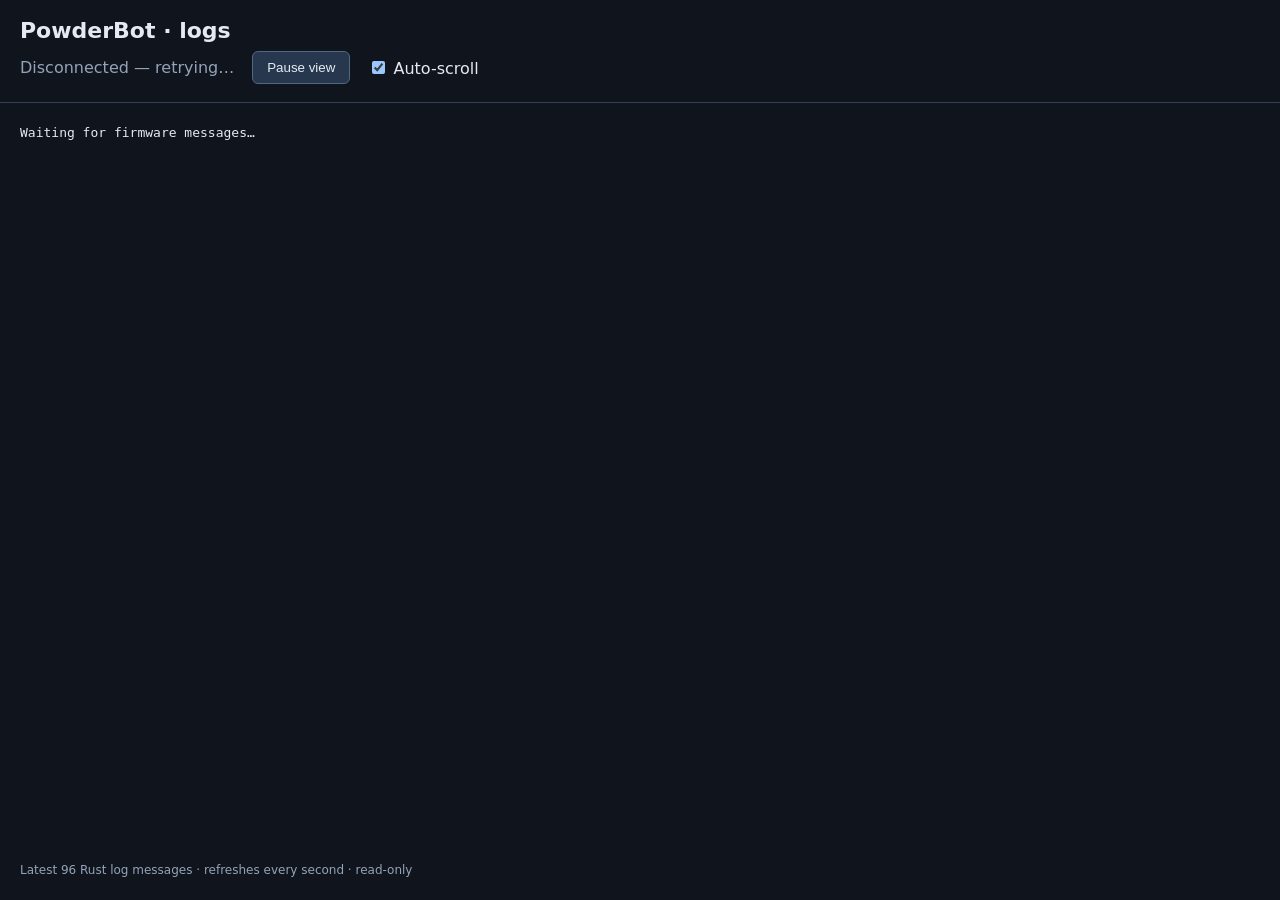
==== firmware/web/index.html @ 620427d0 "feat: Implement web log viewer" ====
<!doctype html>
<html lang="en">
<head>
<meta charset="utf-8">
<meta name="viewport" content="width=device-width, initial-scale=1">
<title>PowderBot logs</title>
<style>
  :root { color-scheme: dark; font-family: system-ui, sans-serif; }
  body { margin: 0; background: #10151d; color: #e4eaf2; }
  header { padding: 18px 20px; border-bottom: 1px solid #334155; }
  h1 { margin: 0 0 8px; font-size: 22px; }
  .bar { display: flex; align-items: center; gap: 18px; flex-wrap: wrap; }
  #status { color: #94a3b8; }
  button { background: #26374e; color: inherit; border: 1px solid #526783;
    border-radius: 6px; padding: 8px 14px; cursor: pointer; }
  pre { margin: 0; padding: 20px; height: calc(100dvh - 190px); overflow: auto;
    white-space: pre-wrap; overflow-wrap: anywhere; font: 13px/1.6 monospace; }
  footer { color: #94a3b8; padding: 10px 20px; font-size: 12px; }
</style>
</head>
<body>
<header>
  <h1>PowderBot · logs</h1>
  <div class="bar">
    <span id="status" role="status">Connecting…</span>
    <button id="pause" type="button">Pause view</button>
    <label><input id="follow" type="checkbox" checked> Auto-scroll</label>
  </div>
</header>
<pre id="logs" aria-label="Firmware log output">Waiting for firmware messages…</pre>
<footer>Latest 96 Rust log messages · refreshes every second · read-only</footer>
<script>
  const output = document.getElementById('logs');
  const status = document.getElementById('status');
  const pause = document.getElementById('pause');
  const follow = document.getElementById('follow');
  let paused = false;
  pause.onclick = () => {
    paused = !paused;
    pause.textContent = paused ? 'Resume view' : 'Pause view';
    status.textContent = paused ? 'View paused — firmware keeps running' : 'Connecting…';
  };
  async function poll() {
    if (!paused) {
      const controller = new AbortController();
      const timeout = setTimeout(() => controller.abort(), 3000);
      try {
        const response = await fetch('/logs', { cache: 'no-store', signal: controller.signal });
        if (!response.ok) throw new Error(`HTTP ${response.status}`);
        const text = await response.text();
        if (!paused) {
          // Treat device output as text, never as HTML.
          output.textContent = text || 'No messages yet.';
          if (follow.checked) output.scrollTop = output.scrollHeight;
          status.textContent = 'Connected · ' + new Date().toLocaleTimeString();
        }
      } catch (error) {
        if (!paused) status.textContent = 'Disconnected — retrying…';
      } finally {
        clearTimeout(timeout);
      }
    }
    // Poll sequentially: never accumulate requests on a slow connection.
    setTimeout(poll, 1000);
  }
  poll();
</script>
</body>
</html>
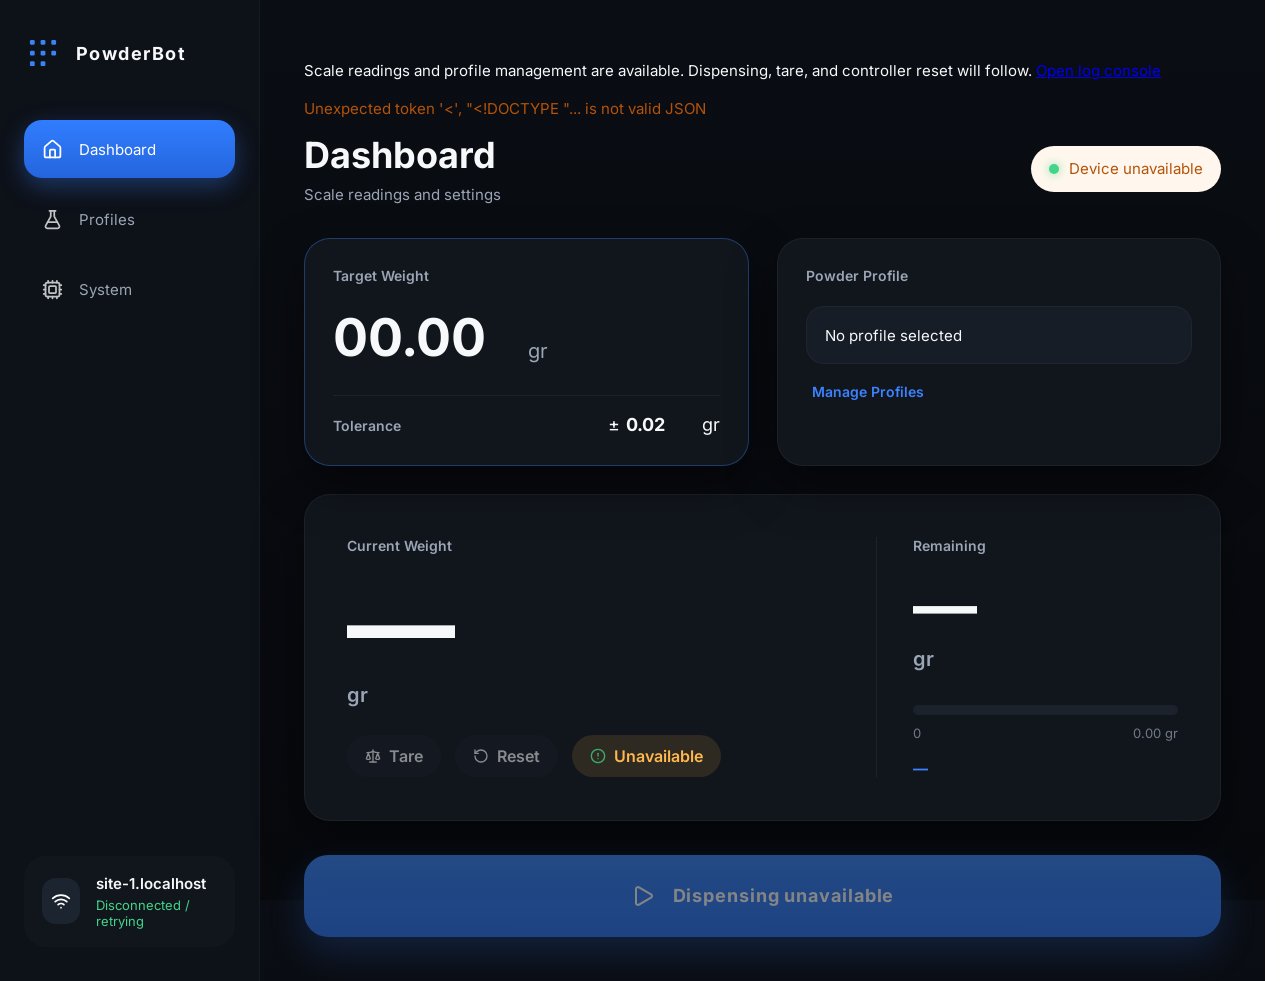
==== commit 5a9d510f: "feat: migrate profile storage, API and dashboard to Rust" ====
--- a/firmware/web/index.html
+++ b/firmware/web/index.html
@@ -1,69 +1,412 @@
-<!doctype html>
+<!DOCTYPE html>
 <html lang="en">
+
 <head>
-<meta charset="utf-8">
-<meta name="viewport" content="width=device-width, initial-scale=1">
-<title>PowderBot logs</title>
-<style>
-  :root { color-scheme: dark; font-family: system-ui, sans-serif; }
-  body { margin: 0; background: #10151d; color: #e4eaf2; }
-  header { padding: 18px 20px; border-bottom: 1px solid #334155; }
-  h1 { margin: 0 0 8px; font-size: 22px; }
-  .bar { display: flex; align-items: center; gap: 18px; flex-wrap: wrap; }
-  #status { color: #94a3b8; }
-  button { background: #26374e; color: inherit; border: 1px solid #526783;
-    border-radius: 6px; padding: 8px 14px; cursor: pointer; }
-  pre { margin: 0; padding: 20px; height: calc(100dvh - 190px); overflow: auto;
-    white-space: pre-wrap; overflow-wrap: anywhere; font: 13px/1.6 monospace; }
-  footer { color: #94a3b8; padding: 10px 20px; font-size: 12px; }
-</style>
+
+    <meta charset="UTF-8">
+    <meta name="viewport" content="width=device-width, initial-scale=1.0">
+
+    <title>PowderBot</title>
+
+    <link rel="stylesheet" href="css/app.css">
+
 </head>
+
 <body>
-<header>
-  <h1>PowderBot · logs</h1>
-  <div class="bar">
-    <span id="status" role="status">Connecting…</span>
-    <button id="pause" type="button">Pause view</button>
-    <label><input id="follow" type="checkbox" checked> Auto-scroll</label>
-  </div>
-</header>
-<pre id="logs" aria-label="Firmware log output">Waiting for firmware messages…</pre>
-<footer>Latest 96 Rust log messages · refreshes every second · read-only</footer>
-<script>
-  const output = document.getElementById('logs');
-  const status = document.getElementById('status');
-  const pause = document.getElementById('pause');
-  const follow = document.getElementById('follow');
-  let paused = false;
-  pause.onclick = () => {
-    paused = !paused;
-    pause.textContent = paused ? 'Resume view' : 'Pause view';
-    status.textContent = paused ? 'View paused — firmware keeps running' : 'Connecting…';
-  };
-  async function poll() {
-    if (!paused) {
-      const controller = new AbortController();
-      const timeout = setTimeout(() => controller.abort(), 3000);
-      try {
-        const response = await fetch('/logs', { cache: 'no-store', signal: controller.signal });
-        if (!response.ok) throw new Error(`HTTP ${response.status}`);
-        const text = await response.text();
-        if (!paused) {
-          // Treat device output as text, never as HTML.
-          output.textContent = text || 'No messages yet.';
-          if (follow.checked) output.scrollTop = output.scrollHeight;
-          status.textContent = 'Connected · ' + new Date().toLocaleTimeString();
-        }
-      } catch (error) {
-        if (!paused) status.textContent = 'Disconnected — retrying…';
-      } finally {
-        clearTimeout(timeout);
-      }
-    }
-    // Poll sequentially: never accumulate requests on a slow connection.
-    setTimeout(poll, 1000);
-  }
-  poll();
-</script>
+
+    <div class="app">
+
+        <!-- Sidebar -->
+        <aside class="sidebar">
+
+            <div class="sidebar__logo">
+
+                <img src="img/logo.svg" alt="PowderBot">
+
+                <span>PowderBot</span>
+
+            </div>
+
+            <nav class="sidebar__nav">
+
+                <button class="nav-item active" data-page="dashboard">
+
+                    <img src="img/icons/house.svg" class="icon" alt="">
+                    <span>Dashboard</span>
+
+                </button>
+
+                <button class="nav-item" data-page="profiles">
+
+                    <img src="img/icons/flask-conical.svg" class="icon" alt="">
+                    <span>Profiles</span>
+
+                </button>
+
+                <button class="nav-item" data-page="system">
+
+                    <img src="img/icons/cpu.svg" class="icon" alt="">
+                    <span>System</span>
+
+                </button>
+
+            </nav>
+
+            <div class="sidebar__network">
+
+                <div class="network-icon">
+
+                    <img src="img/icons/wifi.svg" class="icon" alt="">
+
+                </div>
+
+                <div>
+
+                    <div class="network-ip">
+
+                        —
+
+                    </div>
+
+                    <div class="network-status">
+
+                        Connecting…
+
+                    </div>
+
+                </div>
+
+            </div>
+
+        </aside>
+
+        <!-- Main -->
+        <main class="content">
+            <p class="migration-note">Scale readings and profile management are available. Dispensing, tare, and controller reset will follow. <a href="/console">Open log console</a></p>
+            <p id="apiNotice" role="alert"></p>
+            <p id="profileWarning" role="status"></p>
+            <!-- Dashboard -->
+            <section id="dashboardPage" class="page">
+
+                <!-- Header -->
+                <header class="header">
+
+                    <div>
+
+                        <h1>Dashboard</h1>
+                        <p>Scale readings and settings</p>
+
+                    </div>
+
+                    <div class="header-right">
+
+                        <div class="status">
+
+                            <span class="status-dot"></span>
+                            <span id="statusText">Connecting…</span>
+
+                        </div>
+
+                    </div>
+
+                </header>
+
+                <!-- Top -->
+
+                <section class="top-grid">
+
+                    <article class="card target-card">
+
+                        <div class="card-title">
+
+                            Target Weight
+
+                        </div>
+
+                        <div class="target-row">
+
+                            <div class="target-value">
+
+                                <input id="targetWeight" class="number target-weight-input" type="number" min="0.01" max="1000" step="0.01" value="00.00" aria-label="Target weight in grains">
+
+                                <span id="targetWeightUnit" class="unit"> gr </span>
+
+                            </div>
+
+
+                        </div>
+
+                        <div class="tolerance-row">
+
+                            <label class="tolerance-label" for="tolerance">Tolerance</label>
+
+                            <div class="tolerance-value">
+                                <span>&plusmn;</span>
+                                <input id="tolerance" class="number tolerance-input" type="number" min="0.01" max="1000" step="0.01" value="0.02" aria-label="Tolerance in grains">
+                                <span class="unit">gr</span>
+                            </div>
+
+                        </div>
+
+                    </article>
+
+                    <article class="card profile-card">
+
+                        <div class="card-title">
+
+                            Powder Profile
+
+                        </div>
+
+                        <select id="dashboardProfileSelect" class="profile-select" aria-label="Active powder profile">
+                            <option value="">No profile selected</option>
+                        </select>
+
+                        <button id="manageProfilesButton" class="manage-link" type="button">
+
+                            Manage Profiles
+
+                        </button>
+
+                    </article>
+
+                </section>
+
+                <!-- Main Weight Card -->
+
+                <section class="weight-card">
+
+                    <div class="weight-panel">
+
+                        <div class="card-title">
+
+                            Current Weight
+
+                        </div>
+
+                        <div class="weight-number">
+
+                            <span id="currentWeight" class="number"> — </span>
+
+                        </div>
+
+                        <div class="weight-unit">
+
+                            gr
+
+                        </div>
+
+                        <!-- Weight Toolbar -->
+                        <div class="weight-toolbar">
+                            <button disabled title="Available after the controller migration" id="tareButton" class="secondary-button">
+                                <img src="img/icons/scale.svg" class="icon" alt="">
+                                <span>Tare</span>
+                            </button>
+
+                            <button disabled title="Available after the controller migration" id="resetButton" class="secondary-button">
+                                <img src="img/icons/rotate-ccw.svg" class="icon" alt="">
+                                <span>Reset</span>
+                            </button>
+
+                            <div id="stabilityIndicator" class="stable is-unstable" aria-live="polite">
+                                <img id="stabilityIcon" src="img/icons/circle-alert.svg" class="icon-green" alt="">
+                                <span id="stabilityText">Unstable</span>
+                            </div>
+                        </div>
+
+                    </div>
+
+                    <div class="weight-divider"></div>
+
+                    <div class="remaining-panel">
+
+                        <div class="card-title">
+                            Remaining
+                        </div>
+
+                        <div class="remaining-number">
+                            <span id="remainingWeight" class="number"> — </span>
+                        </div>
+
+                        <div class="weight-unit">
+                            gr
+                        </div>
+
+                        <div id="progressBar" class="progress" role="progressbar" aria-label="Powder filled" aria-valuemin="0" aria-valuemax="100" aria-valuenow="0">
+
+                            <div id="progressFill" class="progress-fill"></div>
+
+                        </div>
+
+                        <div class="progress-scale">
+                            <span>0</span>
+                            <span id="progressTarget">0.00 gr</span>
+                        </div>
+
+                        <div class="progress-percent">
+                            <span id="progressPercent">0.0%</span>
+                        </div>
+
+                    </div>
+
+                </section>
+
+                <!-- Action -->
+
+                <button disabled title="Available after the controller migration" id="startButton" class="start-button">
+                    <img id="startButtonIcon" src="img/icons/play.svg" alt="">
+                    <span id="startButtonText">Dispensing unavailable</span>
+                </button>
+
+            </section>
+
+            <!-- Profiles -->
+            <section id="profilesPage" class="page" hidden>
+
+                <header class="header">
+
+                    <div>
+
+                        <h1>Profiles</h1>
+                        <p>Powder Calibration</p>
+
+                    </div>
+
+                    <button id="newProfileButton" class="new-profile-button" type="button">
+
+                        <img src="img/icons/plus.svg" alt="">
+                        <span>New Profile</span>
+
+                    </button>
+
+                </header>
+
+                <div class="profiles-layout">
+
+                    <!-- Left -->
+
+                    <aside class="profiles-sidebar">
+
+                        <div id="profileList" class="profile-list"></div>
+
+                    </aside>
+
+                    <!-- Right -->
+
+                    <section class="profile-editor">
+
+                        <div class="editor-grid">
+
+                            <div class="field">
+
+                                <label>Profile Name</label>
+
+                                <input id="profileName" type="text" maxlength="64" required>
+
+                            </div>
+
+                        </div>
+
+                        <h3>Fill thresholds</h3>
+
+                        <div class="slider-row">
+
+                            <label for="fineStartPercent">Fine start (%)</label>
+
+                            <input id="fineStartPercent" type="number" min="0" max="100" step="0.1" value="75" required>
+
+                        </div>
+
+                        <div class="slider-row">
+
+                            <label for="trickleStartPercent">Trickle start (%)</label>
+
+                            <input id="trickleStartPercent" type="number" min="0" max="100" step="0.1" value="97" required>
+
+                        </div>
+
+                        <div class="slider-row">
+
+                            <label for="stopPercent">Stop (%)</label>
+
+                            <input id="stopPercent" type="number" min="0" max="100" step="0.1" value="99.5" required>
+
+                        </div>
+
+                        <h3>Motor speeds</h3>
+
+                        <div class="slider-row">
+
+                            <label for="coarseSpeedPercent">Coarse speed (%)</label>
+
+                            <input id="coarseSpeedPercent" type="number" min="0" max="100" step="0.1" value="100" required>
+
+                        </div>
+
+                        <div class="slider-row">
+
+                            <label for="fineSpeedPercent">Fine speed (%)</label>
+
+                            <input id="fineSpeedPercent" type="number" min="0" max="100" step="0.1" value="30" required>
+
+                        </div>
+
+                        <div class="slider-row">
+
+                            <label for="trickleSpeedPercent">Trickle speed (%)</label>
+
+                            <input id="trickleSpeedPercent" type="number" min="0" max="100" step="0.1" value="5" required>
+
+                        </div>
+
+                        <div class="slider-row">
+
+                            <label for="settleTimeMs">Settle time (ms)</label>
+
+                            <input id="settleTimeMs" type="number" min="0" max="4294967295" step="1" value="300" required>
+
+                        </div>
+
+                        <div class="editor-buttons">
+
+                            <button id="deleteProfileButton" class="secondary-button" type="button">
+
+                                Delete
+
+                            </button>
+
+                            <button id="saveProfileButton" class="primary-button" type="button">
+
+                                Save Changes
+
+                            </button>
+
+                        </div>
+
+                    </section>
+
+                </div>
+
+            </section>
+            <section id="systemPage" class="page" hidden>
+                <header class="header">
+                    <div>
+                        <h1>System</h1>
+                        <p>Device information</p>
+                    </div>
+                </header>
+                <article class="card system-info" aria-live="polite">
+                    <strong id="systemProductName">PowderBot</strong>
+                    <span>v<span id="systemVersion">—</span></span>
+                    <span>by <span id="systemAuthor">Zhivko Krastev</span></span>
+                </article>
+            </section>
+        </main>
+
+    </div>
+
+    <script type="module" src="js/app.js"></script>
+
 </body>
+
 </html>
--- a/firmware/web/css/app.css
+++ b/firmware/web/css/app.css
@@ -0,0 +1,1761 @@
+/* ========================================================================== */
+/* Fonts */
+/* ========================================================================== */
+
+@font-face {
+    font-family: "Inter";
+    src: url("../fonts/inter-v20-latin-regular.woff2") format("woff2");
+    font-weight: 400;
+    font-style: normal;
+}
+
+@font-face {
+    font-family: "Inter";
+    src: url("../fonts/inter-v20-latin-600.woff2") format("woff2");
+    font-weight: 600;
+    font-style: normal;
+}
+
+@font-face {
+    font-family: "Inter";
+    src: url("../fonts/inter-v20-latin-700.woff2") format("woff2");
+    font-weight: 700;
+    font-style: normal;
+}
+
+/* ========================================================================== */
+/* Variables */
+/* ========================================================================== */
+
+:root {
+
+    --bg: #090c12;
+    --panel: #11161d;
+    --panel-light: #171d26;
+    --panel-hover: #1b222c;
+
+    --border: rgba(255,255,255,.05);
+
+    --text: #f7f8fa;
+    --text-secondary: #9ba5b5;
+    --text-muted: #707a88;
+
+    --blue: #3c82ff;
+    --blue-hover: #5795ff;
+
+    --green: #42d58a;
+    --red: #ff5c6d;
+
+    --shadow:
+        0 20px 50px rgba(0,0,0,.45);
+
+    --radius: 26px;
+
+    --sidebar-width: 260px;
+
+    --transition:
+        180ms cubic-bezier(.2,.8,.2,1);
+
+}
+
+/* ========================================================================== */
+/* Reset */
+/* ========================================================================== */
+
+*,
+*::before,
+*::after {
+
+    box-sizing: border-box;
+
+}
+
+html,
+body {
+
+    margin: 0;
+    padding: 0;
+
+    width: 100%;
+    height: 100%;
+
+}
+
+html {
+
+    scrollbar-gutter: stable;
+
+}
+
+body {
+
+    background: linear-gradient(
+        180deg,
+        #0a0d13 0%,
+        #07090d 100%
+    );
+
+    color: var(--text);
+
+    font-family: Inter, sans-serif;
+
+    font-size: 15px;
+
+    -webkit-font-smoothing: antialiased;
+
+}
+
+button,
+select {
+
+    font: inherit;
+
+}
+
+img {
+
+    display: block;
+
+    user-select: none;
+
+}
+
+button {
+
+    cursor: pointer;
+
+    border: none;
+
+    background: none;
+
+}
+
+/* ========================================================================== */
+/* Layout */
+/* ========================================================================== */
+
+.app {
+
+    display: grid;
+
+    grid-template-columns: var(--sidebar-width) 1fr;
+
+    min-height: 100vh;
+
+}
+
+.content {
+
+    padding: 44px;
+
+}
+
+/* ========================================================================== */
+/* Sidebar */
+/* ========================================================================== */
+
+.sidebar {
+
+    background: #0d1118;
+
+    border-right: 1px solid rgba(255,255,255,.04);
+
+    display: flex;
+
+    flex-direction: column;
+
+    padding: 34px 24px;
+
+}
+
+.sidebar__logo {
+
+    display: flex;
+
+    align-items: center;
+
+    gap: 14px;
+
+    margin-bottom: 48px;
+
+}
+
+.sidebar__logo img {
+
+    width: 38px;
+
+}
+
+.sidebar__logo span {
+
+    font-size: 18px;
+
+    font-weight: 700;
+
+    letter-spacing: .08em;
+
+}
+
+.sidebar__nav {
+
+    display: flex;
+
+    flex-direction: column;
+
+    gap: 12px;
+
+}
+
+.nav-item {
+
+    height: 58px;
+
+    border-radius: 18px;
+
+    display: flex;
+
+    align-items: center;
+
+    gap: 16px;
+
+    padding-inline: 18px;
+
+    color: var(--text-secondary);
+
+    transition: var(--transition);
+
+}
+
+.nav-item img {
+
+    width: 21px;
+    height: 21px;
+
+    opacity: .75;
+
+}
+
+.nav-item:hover {
+
+    background: var(--panel);
+
+    color: white;
+
+}
+
+.nav-item.active {
+
+    background: linear-gradient(
+        180deg,
+        #317dff,
+        #2465dd
+    );
+
+    color: white;
+
+    box-shadow:
+        0 8px 24px rgba(60,130,255,.35);
+
+}
+
+.nav-item.active img {
+
+    opacity: 1;
+
+}
+
+.sidebar__network {
+
+    margin-top: auto;
+
+    display: flex;
+
+    gap: 16px;
+
+    align-items: center;
+
+    background: var(--panel);
+
+    border-radius: 22px;
+
+    padding: 18px;
+
+}
+
+.network-icon {
+
+    width: 46px;
+    height: 46px;
+
+    border-radius: 14px;
+
+    background: #1c2430;
+
+    display: grid;
+
+    place-items: center;
+
+}
+
+.network-icon img {
+
+    width: 22px;
+
+}
+
+.network-ip {
+
+    font-weight: 600;
+
+}
+
+.network-status {
+
+    color: var(--green);
+
+    font-size: 13px;
+
+    margin-top: 4px;
+
+}
+
+/* ========================================================================== */
+/* Header */
+/* ========================================================================== */
+
+.header {
+
+    display: flex;
+
+    justify-content: space-between;
+
+    align-items: center;
+
+    margin-bottom: 34px;
+
+}
+
+.header h1 {
+
+    margin: 0;
+
+    font-size: 36px;
+
+    font-weight: 700;
+
+}
+
+.header p {
+
+    margin: 8px 0 0;
+
+    color: var(--text-secondary);
+
+}
+
+.header-right {
+
+    display: flex;
+
+    align-items: center;
+
+    gap: 18px;
+
+}
+
+.status {
+
+    height: 46px;
+
+    padding: 0 18px;
+
+    border-radius: 999px;
+
+    display: flex;
+
+    align-items: center;
+
+    gap: 10px;
+
+    background: var(--panel);
+
+}
+
+.status-dot {
+
+    width: 10px;
+    height: 10px;
+
+    border-radius: 50%;
+
+    background: var(--green);
+
+    box-shadow:
+        0 0 10px rgba(66,213,138,.7);
+
+}
+
+.temperature {
+
+    height: 46px;
+
+    padding-inline: 18px;
+
+    display: flex;
+
+    align-items: center;
+
+    gap: 10px;
+
+    background: var(--panel);
+
+    border-radius: 999px;
+
+}
+
+.temperature img {
+
+    width: 18px;
+
+}
+
+/* ========================================================================== */
+/* Dashboard Grid */
+/* ========================================================================== */
+
+.top-grid {
+
+    display: grid;
+
+    grid-template-columns: 1fr 1fr;
+
+    gap: 28px;
+
+    margin-bottom: 28px;
+
+}
+
+.card {
+
+    background: var(--panel);
+
+    border-radius: var(--radius);
+
+    padding: 28px;
+
+    box-shadow: var(--shadow);
+
+    border: 1px solid var(--border);
+
+}
+
+.card-title {
+
+    color: var(--text-secondary);
+
+    font-size: 14px;
+
+    margin-bottom: 22px;
+
+    font-weight: 600;
+
+}
+
+/* ========================================================================== */
+/* Target Card */
+/* ========================================================================== */
+
+.target-card {
+
+    border: 1px solid rgba(60,130,255,.35);
+
+}
+
+.target-row {
+
+    display: flex;
+
+    align-items: center;
+
+    justify-content: space-between;
+
+}
+
+.target-value {
+
+    display: flex;
+
+    align-items: flex-end;
+
+    gap: 10px;
+
+}
+
+.target-value .number {
+
+    font-size: 52px;
+
+    font-weight: 700;
+
+    line-height: 1;
+
+}
+
+.target-weight-input {
+
+    width: 185px;
+    padding: 0;
+    border: 0;
+    border-bottom: 2px solid transparent;
+    border-radius: 0;
+    background: transparent;
+    color: inherit;
+    font-family: inherit;
+    appearance: textfield;
+
+}
+
+.target-weight-input:focus {
+
+    outline: none;
+    border-bottom-color: var(--blue);
+
+}
+
+.target-weight-input::-webkit-inner-spin-button,
+.target-weight-input::-webkit-outer-spin-button {
+
+    appearance: none;
+    margin: 0;
+
+}
+
+.target-value .unit {
+
+    color: var(--text-secondary);
+
+    font-size: 20px;
+
+    padding-bottom: 8px;
+
+}
+
+.tolerance-row {
+
+    display: flex;
+    align-items: center;
+    justify-content: space-between;
+    margin-top: 24px;
+    padding-top: 18px;
+    border-top: 1px solid var(--border);
+
+}
+
+.tolerance-label {
+
+    color: var(--text-secondary);
+    font-size: 14px;
+    font-weight: 600;
+
+}
+
+.tolerance-value {
+
+    display: flex;
+    align-items: baseline;
+    gap: 6px;
+    font-size: 18px;
+
+}
+
+.tolerance-input {
+
+    width: 70px;
+    padding: 0;
+    border: 0;
+    border-bottom: 2px solid transparent;
+    border-radius: 0;
+    background: transparent;
+    color: inherit;
+    font: inherit;
+    font-weight: 700;
+    appearance: textfield;
+
+}
+
+.tolerance-input:focus {
+
+    outline: none;
+    border-bottom-color: var(--blue);
+
+}
+
+.tolerance-input::-webkit-inner-spin-button,
+.tolerance-input::-webkit-outer-spin-button {
+
+    appearance: none;
+    margin: 0;
+
+}
+
+.edit-button {
+
+    width: 54px;
+
+    height: 54px;
+
+    border-radius: 18px;
+
+    background: rgba(60,130,255,.12);
+
+    display: grid;
+
+    place-items: center;
+
+    transition: var(--transition);
+
+}
+
+.edit-button:hover {
+
+    background: rgba(60,130,255,.22);
+
+}
+
+.edit-button img {
+
+    width: 20px;
+
+}
+
+.system-info {
+
+    display: flex;
+    align-items: baseline;
+    gap: 10px;
+    width: fit-content;
+
+}
+
+.system-info strong {
+
+    font-size: 20px;
+
+}
+
+.system-info span {
+
+    color: var(--text-secondary);
+
+}
+
+/* ========================================================================== */
+/* Powder Profile */
+/* ========================================================================== */
+
+.profile-card {
+
+    display: flex;
+
+    flex-direction: column;
+
+}
+
+.profile-select {
+
+    height: 58px;
+
+    border-radius: 18px;
+
+    background: var(--panel-light);
+
+    border: 1px solid rgba(255,255,255,.04);
+
+    display: flex;
+
+    align-items: center;
+
+    justify-content: space-between;
+
+    padding: 0 18px;
+
+    font-weight: 600;
+
+    color: var(--text);
+    font: inherit;
+    appearance: none;
+    outline: none;
+
+    transition: var(--transition);
+
+}
+
+.profile-select option {
+
+    color: var(--text);
+    background: var(--panel-light);
+
+}
+
+.profile-select:hover {
+
+    background: #1d2530;
+
+}
+
+.profile-select img {
+
+    width: 18px;
+
+    opacity: .65;
+
+}
+
+.manage-link {
+
+    margin-top: 18px;
+
+    align-self: flex-start;
+
+    color: var(--blue);
+
+    font-size: 14px;
+
+    font-weight: 600;
+
+}
+
+.manage-link:hover {
+
+    color: var(--blue-hover);
+
+}
+
+/* ========================================================================== */
+/* Weight Card */
+/* ========================================================================== */
+
+.weight-card {
+
+    display: grid;
+
+    grid-template-columns: 1.3fr 1px 0.7fr;
+
+    gap: 36px;
+
+    align-items: center;
+
+    background: var(--panel);
+
+    border-radius: var(--radius);
+
+    padding: 42px;
+
+    border: 1px solid var(--border);
+
+    box-shadow: var(--shadow);
+
+}
+
+.weight-divider {
+
+    width: 1px;
+
+    align-self: stretch;
+
+    background: rgba(255,255,255,.05);
+
+}
+
+.weight-panel,
+.remaining-panel {
+
+    display: flex;
+
+    flex-direction: column;
+
+}
+
+.weight-number {
+
+    font-size: 108px;
+
+    line-height: .9;
+
+    font-weight: 700;
+
+    letter-spacing: -.05em;
+
+}
+
+.remaining-number {
+
+    font-size: 64px;
+
+    line-height: .95;
+
+    font-weight: 700;
+
+    letter-spacing: -.04em;
+
+}
+
+.weight-unit {
+
+    margin-top: 10px;
+
+    color: var(--text-secondary);
+
+    font-size: 20px;
+
+    font-weight: 600;
+
+}
+
+.stable {
+
+    display: inline-flex;
+
+    align-items: center;
+
+    gap: 10px;
+
+    width: fit-content;
+
+    height: 42px;
+
+    padding: 0 18px;
+
+    border-radius: 999px;
+
+    background: rgba(66,213,138,.12);
+
+    color: var(--green);
+
+    font-weight: 600;
+
+}
+
+.stable img {
+
+    width: 18px;
+
+    opacity: .85;
+
+}
+
+.stable.is-unstable {
+
+    background: rgba(255, 184, 77, .12);
+    color: #ffb84d;
+
+}
+
+/* ========================================================================== */
+/* Progress */
+/* ========================================================================== */
+
+.progress {
+
+    margin-top: 34px;
+
+    width: 100%;
+
+    height: 10px;
+
+    background: #1b222c;
+
+    border-radius: 999px;
+
+    overflow: hidden;
+
+}
+
+.progress-fill {
+
+    width: 0;
+
+    height: 100%;
+
+    border-radius: inherit;
+
+    background: linear-gradient(
+        90deg,
+        #3f83ff,
+        #72a8ff
+    );
+
+    transition: width 180ms ease-out;
+
+}
+
+.progress-scale {
+
+    display: flex;
+
+    justify-content: space-between;
+
+    margin-top: 10px;
+
+    color: var(--text-muted);
+
+    font-size: 13px;
+
+}
+
+.progress-percent {
+
+    margin-top: 18px;
+
+    color: var(--blue);
+
+    font-weight: 700;
+
+    font-size: 15px;
+
+}
+
+/* ========================================================================== */
+/* Start Button */
+/* ========================================================================== */
+
+.start-button {
+
+    margin-top: 34px;
+
+    width: 100%;
+
+    height: 82px;
+
+    border-radius: 24px;
+
+    background: linear-gradient(
+        180deg,
+        #428cff,
+        #2f78ef
+    );
+
+    color: white;
+
+    display: flex;
+
+    align-items: center;
+
+    justify-content: center;
+
+    gap: 18px;
+
+    font-size: 18px;
+
+    font-weight: 700;
+
+    letter-spacing: .05em;
+
+    box-shadow:
+        0 16px 36px rgba(60,130,255,.35);
+
+    transition: var(--transition);
+
+}
+
+.start-button img {
+    width: 24px;
+    filter: brightness(0) invert(1);
+}
+
+.start-button:hover {
+
+    transform: translateY(-2px);
+
+    background: linear-gradient(
+        180deg,
+        #4b92ff,
+        #387ef0
+    );
+
+}
+
+.start-button:active {
+
+    transform: translateY(1px);
+
+}
+
+/* ========================================================================== */
+/* Footer */
+/* ========================================================================== */
+
+.footer-bar {
+
+    margin-top: 34px;
+
+    background: var(--panel);
+
+    border-radius: var(--radius);
+
+    border: 1px solid var(--border);
+
+    display: grid;
+
+    grid-template-columns: repeat(4,1fr);
+
+    overflow: hidden;
+
+}
+
+.footer-item {
+
+    display: flex;
+
+    align-items: center;
+
+    gap: 18px;
+
+    padding: 28px;
+
+    position: relative;
+
+}
+
+.footer-item:not(:last-child)::after {
+
+    content: "";
+
+    position: absolute;
+
+    top: 24px;
+
+    right: 0;
+
+    bottom: 24px;
+
+    width: 1px;
+
+    background: rgba(255,255,255,.05);
+
+}
+
+.footer-item img {
+
+    width: 22px;
+
+    opacity: .75;
+
+}
+
+.footer-item small {
+
+    display: block;
+
+    color: var(--text-muted);
+
+    font-size: 13px;
+
+    margin-bottom: 8px;
+
+}
+
+.footer-item strong {
+
+    display: block;
+
+    font-size: 17px;
+
+    font-weight: 600;
+
+}
+
+/* ========================================================================== */
+/* Animations */
+/* ========================================================================== */
+
+.card,
+.weight-card,
+.footer-bar {
+
+    transition:
+        transform .22s ease,
+        box-shadow .22s ease,
+        border-color .22s ease;
+
+}
+
+.card:hover,
+.weight-card:hover {
+
+    transform: translateY(-2px);
+
+    border-color: rgba(255,255,255,.08);
+
+}
+
+.status-dot {
+
+    animation: pulse 2.4s infinite;
+
+}
+
+.start-button.running {
+
+    background: linear-gradient(
+        180deg,
+        #ff6969,
+        #e14646
+    );
+
+    box-shadow:
+        0 16px 36px rgba(255, 80, 80, .35);
+
+}
+
+@keyframes pulse {
+
+    0% {
+
+        opacity: .6;
+        transform: scale(.95);
+
+    }
+
+    50% {
+
+        opacity: 1;
+        transform: scale(1);
+
+    }
+
+    100% {
+
+        opacity: .6;
+        transform: scale(.95);
+
+    }
+
+}
+
+/* ========================================================================== */
+/* Responsive */
+/* ========================================================================== */
+
+@media (max-width: 1120px) {
+
+    .app {
+        grid-template-columns: 220px 1fr;
+    }
+
+    .content {
+        padding: 32px;
+    }
+
+    .weight-card {
+
+        grid-template-columns: 1fr;
+
+    }
+
+    .weight-divider {
+
+        display: none;
+
+    }
+
+    .footer-bar {
+
+        grid-template-columns: repeat(2,1fr);
+
+    }
+
+}
+
+@media (max-width: 980px) {
+
+    .app {
+
+        grid-template-columns: 1fr;
+
+    }
+
+    .sidebar {
+        flex-direction: row;
+        align-items: center;
+        padding: 10px 16px;
+        border-right: 0;
+        border-bottom: 1px solid rgba(255,255,255,.04);
+    }
+
+    .sidebar__logo,
+    .sidebar__network {
+        display: none;
+    }
+
+    .sidebar__nav {
+        width: 100%;
+        flex-direction: row;
+        justify-content: space-between;
+        gap: 8px;
+    }
+
+    .nav-item {
+        flex: 1;
+        justify-content: center;
+        height: 48px;
+        padding-inline: 12px;
+
+    }
+
+    .content {
+
+        padding: 24px;
+
+    }
+
+    .top-grid {
+
+        grid-template-columns: 1fr;
+
+    }
+
+    .header {
+
+        flex-direction: column;
+
+        align-items: flex-start;
+
+        gap: 24px;
+
+    }
+
+    .header-right {
+
+        width: 100%;
+
+        justify-content: space-between;
+
+    }
+
+    .weight-number {
+
+        font-size: 74px;
+
+    }
+
+    .remaining-number {
+
+        font-size: 48px;
+
+    }
+
+    .footer-bar {
+
+        grid-template-columns: 1fr;
+
+    }
+
+}
+
+@media (max-width: 980px) and (min-width: 620px) and (orientation: landscape) {
+
+    .content {
+        padding: 20px 28px;
+    }
+
+    .top-grid {
+        grid-template-columns: 1fr 1fr;
+    }
+
+    .weight-card {
+        grid-template-columns: 1.3fr 1px .7fr;
+        padding: 30px;
+    }
+
+    .weight-divider {
+        display: block;
+    }
+
+    .weight-number {
+        font-size: 68px;
+    }
+}
+
+@media (max-width: 619px) {
+
+    .content {
+        padding: 20px 16px 28px;
+    }
+
+    .sidebar {
+        padding: 8px;
+    }
+
+    .sidebar__nav {
+        gap: 4px;
+    }
+
+    .nav-item {
+        flex-direction: column;
+        gap: 2px;
+        height: 54px;
+        padding: 5px 2px;
+        font-size: 11px;
+    }
+
+    .nav-item img {
+        width: 18px;
+        height: 18px;
+    }
+
+    .header {
+        margin-bottom: 24px;
+        gap: 16px;
+    }
+
+    .header h1 {
+        font-size: 30px;
+    }
+
+    .header-right {
+        justify-content: flex-start;
+    }
+
+    .card,
+    .weight-card,
+    .profile-editor,
+    .profiles-sidebar {
+        padding: 22px;
+        border-radius: 20px;
+    }
+
+    .target-value .number,
+    .weight-number {
+        font-size: 58px;
+    }
+
+    .remaining-number {
+        font-size: 46px;
+    }
+
+    .weight-toolbar {
+        flex-wrap: wrap;
+    }
+
+    .start-button {
+        height: 68px;
+        margin-top: 22px;
+    }
+
+    .new-profile-button {
+        height: 46px;
+        padding: 0 14px;
+    }
+}
+
+/* ==========================================================================
+   Profiles
+   ========================================================================== */
+
+.new-profile-button {
+
+    display:flex;
+    align-items:center;
+    gap:12px;
+
+    height:52px;
+
+    padding:0 22px;
+
+    border-radius:18px;
+
+    background:var(--blue);
+
+    color:white;
+
+    font-weight:600;
+
+}
+
+.new-profile-button img{
+
+    width:18px;
+
+    filter:brightness(100);
+
+}
+
+.profiles-layout{
+
+    display:grid;
+
+    grid-template-columns:320px 1fr;
+
+    gap:28px;
+
+}
+
+.profiles-sidebar{
+
+    background:var(--panel);
+
+    border-radius:var(--radius);
+
+    padding:24px;
+
+}
+
+.search-box{
+
+    display:flex;
+
+    align-items:center;
+
+    gap:12px;
+
+    height:52px;
+
+    padding:0 16px;
+
+    border-radius:16px;
+
+    background:var(--panel-light);
+
+    margin-bottom:20px;
+
+}
+
+.search-box img{
+
+    width:18px;
+
+    opacity:.6;
+
+}
+
+.search-box input{
+
+    flex:1;
+
+    background:none;
+
+    border:none;
+
+    outline:none;
+
+    color:white;
+
+}
+
+.profile-list{
+
+    display:flex;
+
+    flex-direction:column;
+
+    gap:12px;
+
+}
+
+.profile-item{
+
+    display:flex;
+
+    flex-direction:column;
+
+    align-items:flex-start;
+
+    gap:4px;
+
+    padding:18px;
+
+    border-radius:18px;
+
+    background:transparent;
+
+    color:white;
+
+    transition:var(--transition);
+
+}
+
+.profile-item:hover{
+
+    background:var(--panel-light);
+
+}
+
+.profile-item.active{
+
+    background:rgba(60,130,255,.18);
+
+    border:1px solid rgba(60,130,255,.4);
+
+}
+
+.profile-item span{
+
+    color:var(--text-secondary);
+
+    font-size:13px;
+
+}
+
+.profile-editor{
+
+    background:var(--panel);
+
+    border-radius:var(--radius);
+
+    padding:36px;
+
+}
+
+.editor-grid{
+
+    display:grid;
+
+    grid-template-columns:1fr 1fr;
+
+    gap:22px;
+
+}
+
+.field{
+
+    display:flex;
+
+    flex-direction:column;
+
+    gap:10px;
+
+}
+
+.field label{
+
+    color:var(--text-secondary);
+
+    font-size:13px;
+
+}
+
+.field input,
+.field select{
+
+    height:54px;
+
+    border:none;
+
+    outline:none;
+
+    border-radius:16px;
+
+    padding:0 16px;
+
+    background:var(--panel-light);
+
+    color:white;
+
+}
+
+.profile-editor h3{
+
+    margin:42px 0 24px;
+
+}
+
+.slider-row{
+
+    display:grid;
+
+    grid-template-columns:170px 1fr;
+
+    align-items:center;
+
+    gap:20px;
+
+    margin-bottom:22px;
+
+}
+
+.slider-row input{
+
+    width:100%;
+
+}
+
+.stats-card{
+
+    display:grid;
+
+    grid-template-columns:repeat(3,1fr);
+
+    gap:24px;
+
+    margin-top:36px;
+
+    padding:24px;
+
+    background:var(--panel-light);
+
+    border-radius:20px;
+
+}
+
+.stats-card small{
+
+    display:block;
+
+    margin-bottom:8px;
+
+    color:var(--text-secondary);
+
+}
+
+.editor-buttons{
+
+    display:flex;
+
+    justify-content:flex-end;
+
+    gap:16px;
+
+    margin-top:36px;
+
+}
+
+.primary-button{
+
+    height:54px;
+
+    padding:0 28px;
+
+    border-radius:18px;
+
+    background:var(--blue);
+
+    color:white;
+
+    font-weight:600;
+
+}
+
+.weight-actions {
+
+    margin-top: 24px;
+
+    display: flex;
+
+    gap: 12px;
+
+}
+
+.secondary-button{
+
+    height:42px;
+
+    padding:0 24px;
+
+    border-radius:18px;
+
+    background:var(--panel-light);
+
+    color:white;
+
+}
+
+.weight-toolbar {
+
+    margin-top: 28px;
+    display: flex;
+    align-items: center;
+    gap: 14px;
+
+}
+
+.weight-toolbar > * {
+
+    height: 42px;
+}
+
+.secondary-button,
+.stable {
+
+    height: 42px;
+
+    padding: 0 18px;
+
+    display: inline-flex;
+
+    align-items: center;
+
+    justify-content: center;
+
+    gap: 8px;
+
+    border-radius: 21px;
+
+    font-size: 16px;
+
+    font-weight: 600;
+
+    line-height: 1;
+
+}
+
+.secondary-button img,
+.stable img {
+
+    width: 16px;
+    height: 16px;
+
+}
+
+.icon {
+
+    width: 20px;
+    height: 20px;
+    filter: brightness(0) invert(1);
+}
+
+.icon-blue {
+    filter: brightness(0) saturate(100%) invert(45%) sepia(95%) saturate(1867%) hue-rotate(202deg) brightness(101%) contrast(101%);
+}
+
+.icon-green {
+    filter: brightness(0) saturate(100%) invert(68%) sepia(25%) saturate(989%) hue-rotate(95deg) brightness(92%) contrast(89%);
+}
+
+@media (max-width: 780px) {
+
+    .profiles-layout {
+        grid-template-columns: 1fr;
+        gap: 18px;
+    }
+
+    .profiles-sidebar,
+    .profile-editor {
+        padding: 20px;
+    }
+
+    .editor-grid {
+        grid-template-columns: 1fr;
+    }
+
+    .slider-row {
+        grid-template-columns: 1fr;
+        gap: 8px;
+        margin-bottom: 18px;
+    }
+
+    .editor-buttons {
+        justify-content: stretch;
+    }
+
+    .editor-buttons button {
+        flex: 1;
+    }
+}
+
+
+button:disabled { opacity: .5; cursor: not-allowed; }
+.migration-note { line-height: 1.6; margin-bottom: 16px; }
+#apiNotice, #profileWarning { color: #b45309; overflow-wrap: anywhere; }
+
+.status:not(.ready) { color: #b45309; background: #fff7ed; }
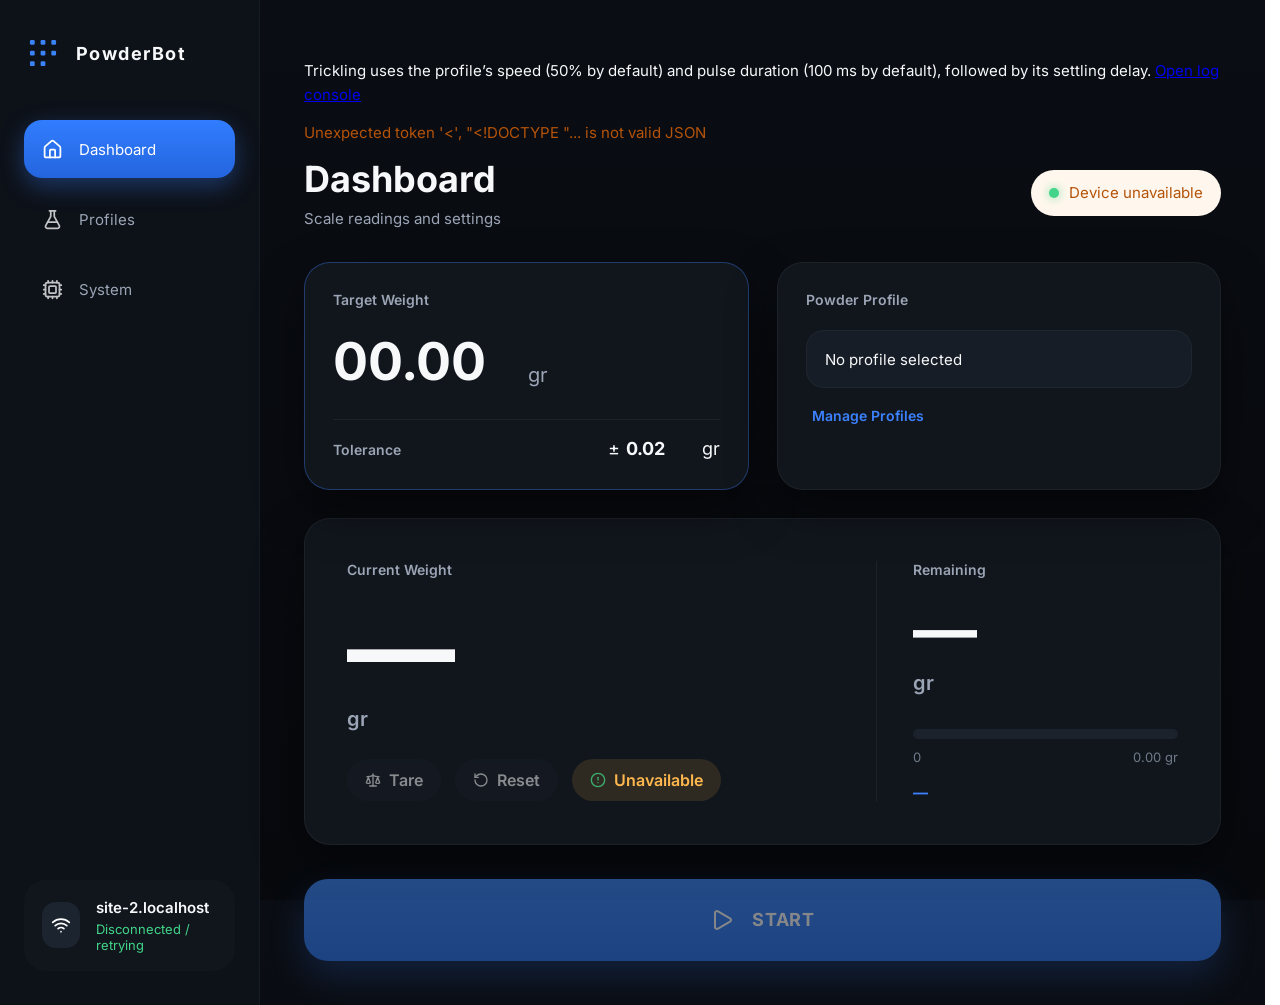
==== commit a3483bbf: "feat: Update web UI for controller interaction" ====
--- a/firmware/web/index.html
+++ b/firmware/web/index.html
@@ -16,7 +16,6 @@
 
     <div class="app">
 
-        <!-- Sidebar -->
         <aside class="sidebar">
 
             <div class="sidebar__logo">
@@ -80,15 +79,12 @@
 
         </aside>
 
-        <!-- Main -->
         <main class="content">
-            <p class="migration-note">Scale readings and profile management are available. Dispensing, tare, and controller reset will follow. <a href="/console">Open log console</a></p>
+            <p class="migration-note">Trickling uses the profile’s speed (50% by default) and pulse duration (100 ms by default), followed by its settling delay. <a href="/console">Open log console</a></p>
             <p id="apiNotice" role="alert"></p>
             <p id="profileWarning" role="status"></p>
-            <!-- Dashboard -->
             <section id="dashboardPage" class="page">
 
-                <!-- Header -->
                 <header class="header">
 
                     <div>
@@ -111,7 +107,6 @@
 
                 </header>
 
-                <!-- Top -->
 
                 <section class="top-grid">
 
@@ -172,7 +167,6 @@
 
                 </section>
 
-                <!-- Main Weight Card -->
 
                 <section class="weight-card">
 
@@ -196,14 +190,13 @@
 
                         </div>
 
-                        <!-- Weight Toolbar -->
                         <div class="weight-toolbar">
-                            <button disabled title="Available after the controller migration" id="tareButton" class="secondary-button">
+                            <button disabled title="Waiting for controller status" id="tareButton" class="secondary-button">
                                 <img src="img/icons/scale.svg" class="icon" alt="">
                                 <span>Tare</span>
                             </button>
 
-                            <button disabled title="Available after the controller migration" id="resetButton" class="secondary-button">
+                            <button disabled title="Waiting for controller status" id="resetButton" class="secondary-button">
                                 <img src="img/icons/rotate-ccw.svg" class="icon" alt="">
                                 <span>Reset</span>
                             </button>
@@ -251,16 +244,14 @@
 
                 </section>
 
-                <!-- Action -->
-
-                <button disabled title="Available after the controller migration" id="startButton" class="start-button">
+
+                <button disabled title="Waiting for controller status" id="startButton" class="start-button">
                     <img id="startButtonIcon" src="img/icons/play.svg" alt="">
-                    <span id="startButtonText">Dispensing unavailable</span>
+                    <span id="startButtonText">START</span>
                 </button>
 
             </section>
 
-            <!-- Profiles -->
             <section id="profilesPage" class="page" hidden>
 
                 <header class="header">
@@ -283,7 +274,6 @@
 
                 <div class="profiles-layout">
 
-                    <!-- Left -->
 
                     <aside class="profiles-sidebar">
 
@@ -291,7 +281,6 @@
 
                     </aside>
 
-                    <!-- Right -->
 
                     <section class="profile-editor">
 
@@ -355,7 +344,15 @@
 
                             <label for="trickleSpeedPercent">Trickle speed (%)</label>
 
-                            <input id="trickleSpeedPercent" type="number" min="0" max="100" step="0.1" value="5" required>
+                            <input id="trickleSpeedPercent" type="number" min="0" max="100" step="0.1" value="50" required>
+
+                        </div>
+
+                        <div class="slider-row">
+
+                            <label for="tricklePulseTimeMs">Trickle pulse time (ms)</label>
+
+                            <input id="tricklePulseTimeMs" type="number" min="1" max="4294967295" step="1" value="100" required>
 
                         </div>
 
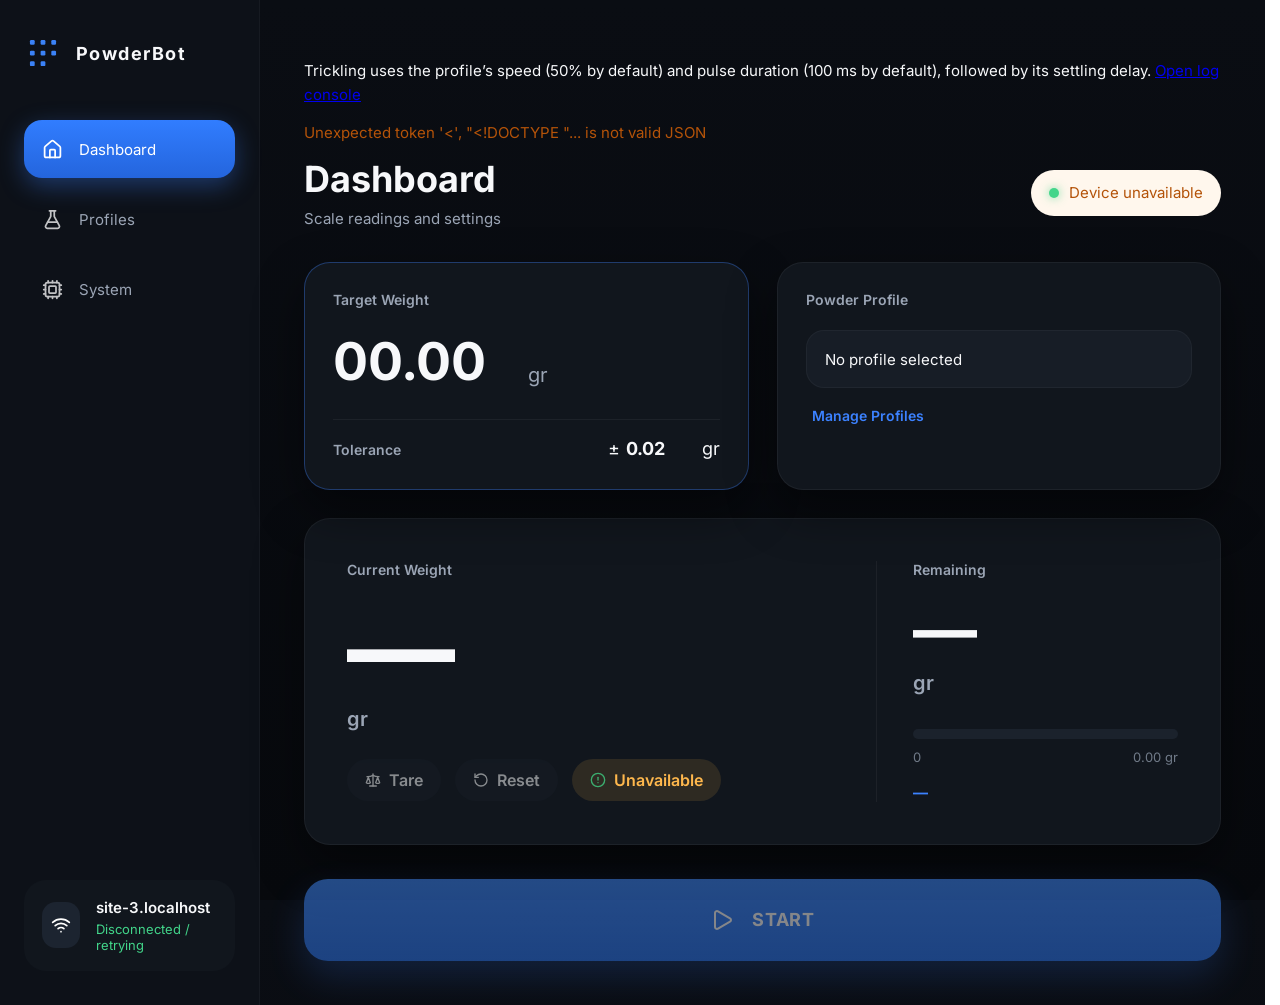
==== commit ab9023e0: "docs: Remove verbose comments and simplify build config" ====
--- a/firmware/web/index.html
+++ b/firmware/web/index.html
@@ -190,13 +190,14 @@
 
                         </div>
 
+                        <!-- Weight Toolbar -->
                         <div class="weight-toolbar">
-                            <button disabled title="Waiting for controller status" id="tareButton" class="secondary-button">
+                            <button disabled title="Available after the controller migration" id="tareButton" class="secondary-button">
                                 <img src="img/icons/scale.svg" class="icon" alt="">
                                 <span>Tare</span>
                             </button>
 
-                            <button disabled title="Waiting for controller status" id="resetButton" class="secondary-button">
+                            <button disabled title="Available after the controller migration" id="resetButton" class="secondary-button">
                                 <img src="img/icons/rotate-ccw.svg" class="icon" alt="">
                                 <span>Reset</span>
                             </button>
@@ -244,14 +245,16 @@
 
                 </section>
 
-
-                <button disabled title="Waiting for controller status" id="startButton" class="start-button">
+                <!-- Action -->
+
+                <button disabled title="Available after the controller migration" id="startButton" class="start-button">
                     <img id="startButtonIcon" src="img/icons/play.svg" alt="">
-                    <span id="startButtonText">START</span>
+                    <span id="startButtonText">Dispensing unavailable</span>
                 </button>
 
             </section>
 
+            <!-- Profiles -->
             <section id="profilesPage" class="page" hidden>
 
                 <header class="header">
@@ -344,15 +347,7 @@
 
                             <label for="trickleSpeedPercent">Trickle speed (%)</label>
 
-                            <input id="trickleSpeedPercent" type="number" min="0" max="100" step="0.1" value="50" required>
-
-                        </div>
-
-                        <div class="slider-row">
-
-                            <label for="tricklePulseTimeMs">Trickle pulse time (ms)</label>
-
-                            <input id="tricklePulseTimeMs" type="number" min="1" max="4294967295" step="1" value="100" required>
+                            <input id="trickleSpeedPercent" type="number" min="0" max="100" step="0.1" value="5" required>
 
                         </div>
 
--- a/firmware/web/css/app.css
+++ b/firmware/web/css/app.css
@@ -1,6 +1,3 @@
-/* ========================================================================== */
-/* Fonts */
-/* ========================================================================== */
 
 @font-face {
     font-family: "Inter";
@@ -23,9 +20,6 @@
     font-style: normal;
 }
 
-/* ========================================================================== */
-/* Variables */
-/* ========================================================================== */
 
 :root {
 
@@ -58,9 +52,6 @@
 
 }
 
-/* ========================================================================== */
-/* Reset */
-/* ========================================================================== */
 
 *,
 *::before,
@@ -130,9 +121,6 @@
 
 }
 
-/* ========================================================================== */
-/* Layout */
-/* ========================================================================== */
 
 .app {
 
@@ -150,9 +138,6 @@
 
 }
 
-/* ========================================================================== */
-/* Sidebar */
-/* ========================================================================== */
 
 .sidebar {
 
@@ -319,9 +304,6 @@
 
 }
 
-/* ========================================================================== */
-/* Header */
-/* ========================================================================== */
 
 .header {
 
@@ -419,9 +401,6 @@
 
 }
 
-/* ========================================================================== */
-/* Dashboard Grid */
-/* ========================================================================== */
 
 .top-grid {
 
@@ -461,9 +440,6 @@
 
 }
 
-/* ========================================================================== */
-/* Target Card */
-/* ========================================================================== */
 
 .target-card {
 
@@ -649,9 +625,6 @@
 
 }
 
-/* ========================================================================== */
-/* Powder Profile */
-/* ========================================================================== */
 
 .profile-card {
 
@@ -731,9 +704,6 @@
 
 }
 
-/* ========================================================================== */
-/* Weight Card */
-/* ========================================================================== */
 
 .weight-card {
 
@@ -851,9 +821,6 @@
 
 }
 
-/* ========================================================================== */
-/* Progress */
-/* ========================================================================== */
 
 .progress {
 
@@ -915,9 +882,6 @@
 
 }
 
-/* ========================================================================== */
-/* Start Button */
-/* ========================================================================== */
 
 .start-button {
 
@@ -981,9 +945,6 @@
 
 }
 
-/* ========================================================================== */
-/* Footer */
-/* ========================================================================== */
 
 .footer-bar {
 
@@ -1065,9 +1026,6 @@
 
 }
 
-/* ========================================================================== */
-/* Animations */
-/* ========================================================================== */
 
 .card,
 .weight-card,
@@ -1133,9 +1091,6 @@
 
 }
 
-/* ========================================================================== */
-/* Responsive */
-/* ========================================================================== */
 
 @media (max-width: 1120px) {
 
@@ -1349,9 +1304,6 @@
     }
 }
 
-/* ==========================================================================
-   Profiles
-   ========================================================================== */
 
 .new-profile-button {
 
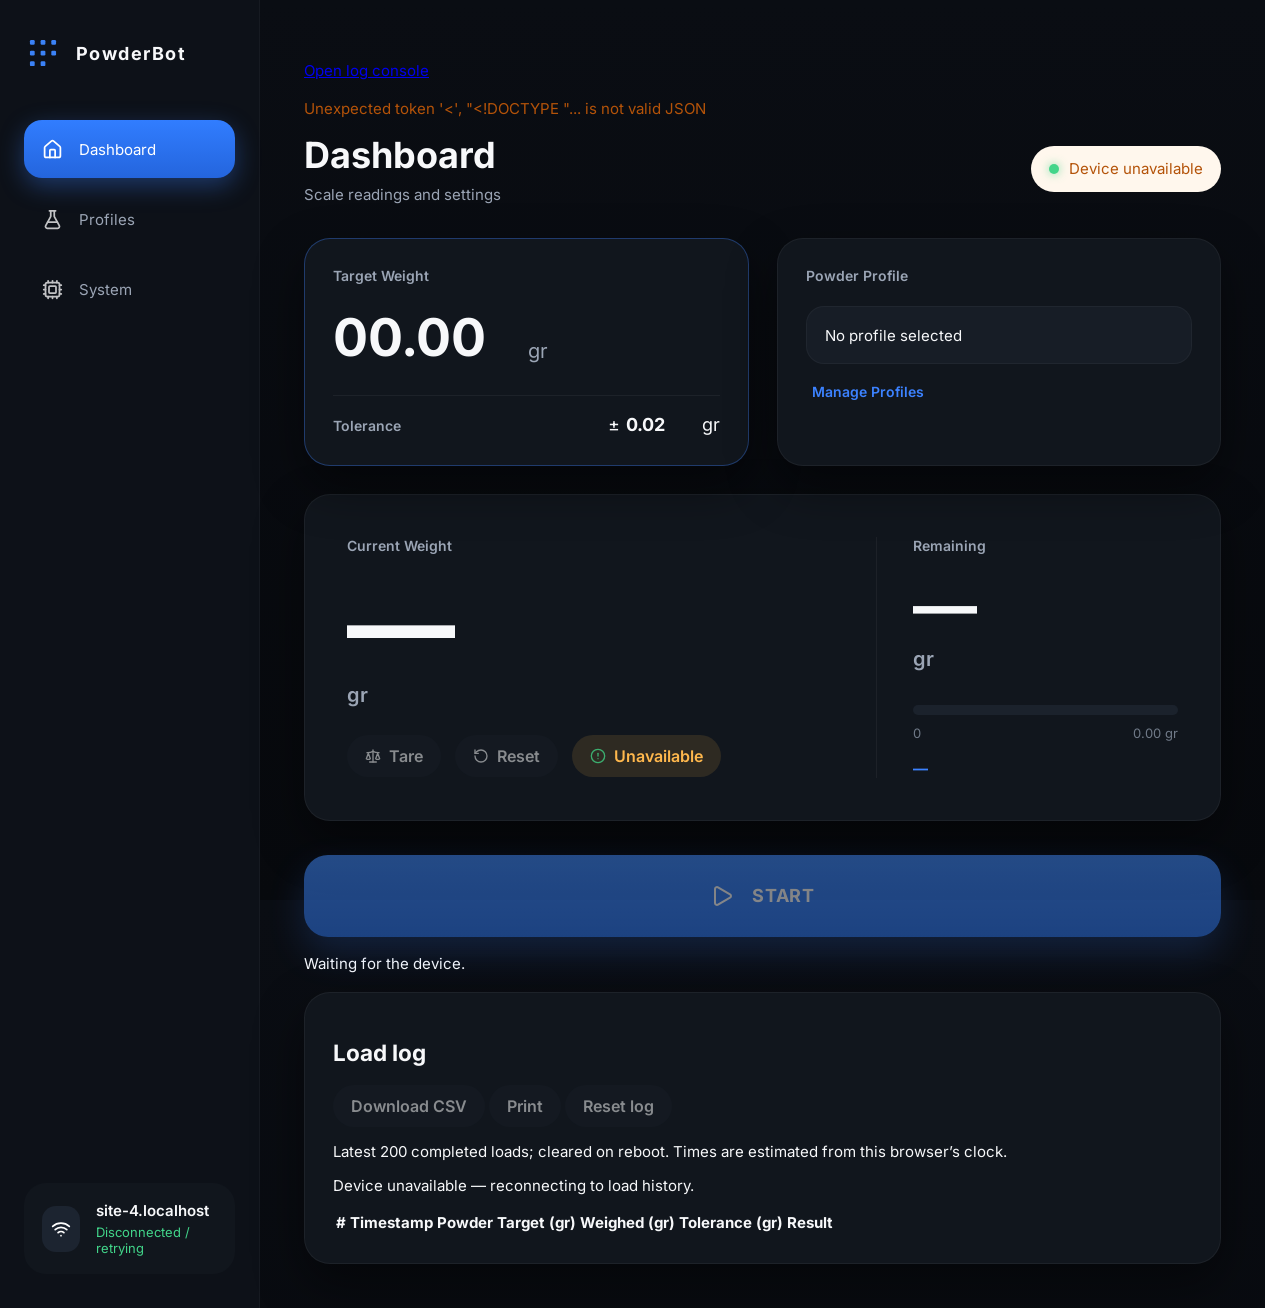
==== commit 49a7ab31: "feat: Display and manage load history in dashboard UI" ====
--- a/firmware/web/index.html
+++ b/firmware/web/index.html
@@ -80,7 +80,7 @@
         </aside>
 
         <main class="content">
-            <p class="migration-note">Trickling uses the profile’s speed (50% by default) and pulse duration (100 ms by default), followed by its settling delay. <a href="/console">Open log console</a></p>
+            <p class="migration-note"><a href="/console">Open log console</a></p>
             <p id="apiNotice" role="alert"></p>
             <p id="profileWarning" role="status"></p>
             <section id="dashboardPage" class="page">
@@ -108,6 +108,10 @@
                 </header>
 
 
+                <div id="overthrowAlert" class="overthrow-alert" role="alert" hidden>
+                    <strong>Overthrow — load rejected</strong>
+                    <p>The measured weight exceeds the target tolerance. Remove this load and reset before continuing.</p>
+                </div>
                 <section class="top-grid">
 
                     <article class="card target-card">
@@ -190,14 +194,13 @@
 
                         </div>
 
-                        <!-- Weight Toolbar -->
                         <div class="weight-toolbar">
-                            <button disabled title="Available after the controller migration" id="tareButton" class="secondary-button">
+                            <button disabled title="Waiting for controller status" id="tareButton" class="secondary-button">
                                 <img src="img/icons/scale.svg" class="icon" alt="">
                                 <span>Tare</span>
                             </button>
 
-                            <button disabled title="Available after the controller migration" id="resetButton" class="secondary-button">
+                            <button disabled title="Waiting for controller status" id="resetButton" class="secondary-button">
                                 <img src="img/icons/rotate-ccw.svg" class="icon" alt="">
                                 <span>Reset</span>
                             </button>
@@ -245,16 +248,34 @@
 
                 </section>
 
-                <!-- Action -->
-
-                <button disabled title="Available after the controller migration" id="startButton" class="start-button">
+
+                <button disabled title="Waiting for controller status" id="startButton" class="start-button">
                     <img id="startButtonIcon" src="img/icons/play.svg" alt="">
-                    <span id="startButtonText">Dispensing unavailable</span>
+                    <span id="startButtonText">START</span>
                 </button>
+                <p id="startRequirement" class="migration-note" role="status">Waiting for the device.</p>
+
+                <section id="loadLog" class="card load-log" aria-labelledby="loadLogTitle">
+                    <div class="load-log-header">
+                        <h2 id="loadLogTitle">Load log</h2>
+                        <div class="load-log-actions">
+                            <button id="downloadLoads" class="secondary-button" type="button" disabled>Download CSV</button>
+                            <button id="printLoads" class="secondary-button" type="button" disabled>Print</button>
+                            <button id="clearLoads" class="secondary-button" type="button" disabled>Reset log</button>
+                        </div>
+                    </div>
+                    <p id="loadLogNote">Latest 200 completed loads; cleared on reboot. Times are estimated from this browser’s clock.</p>
+                    <p id="loadLogStatus" role="status">Loading history…</p>
+                    <div class="load-table-scroll">
+                        <table class="load-table">
+                            <thead><tr><th scope="col">#</th><th scope="col">Timestamp</th><th scope="col">Powder</th><th scope="col">Target (gr)</th><th scope="col">Weighed (gr)</th><th scope="col">Tolerance (gr)</th><th scope="col">Result</th></tr></thead>
+                            <tbody id="loadLogRows"></tbody>
+                        </table>
+                    </div>
+                </section>
 
             </section>
 
-            <!-- Profiles -->
             <section id="profilesPage" class="page" hidden>
 
                 <header class="header">
@@ -347,7 +368,15 @@
 
                             <label for="trickleSpeedPercent">Trickle speed (%)</label>
 
-                            <input id="trickleSpeedPercent" type="number" min="0" max="100" step="0.1" value="5" required>
+                            <input id="trickleSpeedPercent" type="number" min="0" max="100" step="0.1" value="50" required>
+
+                        </div>
+
+                        <div class="slider-row">
+
+                            <label for="tricklePulseTimeMs">Trickle pulse time (ms)</label>
+
+                            <input id="tricklePulseTimeMs" type="number" min="1" max="4294967295" step="1" value="100" required>
 
                         </div>
 
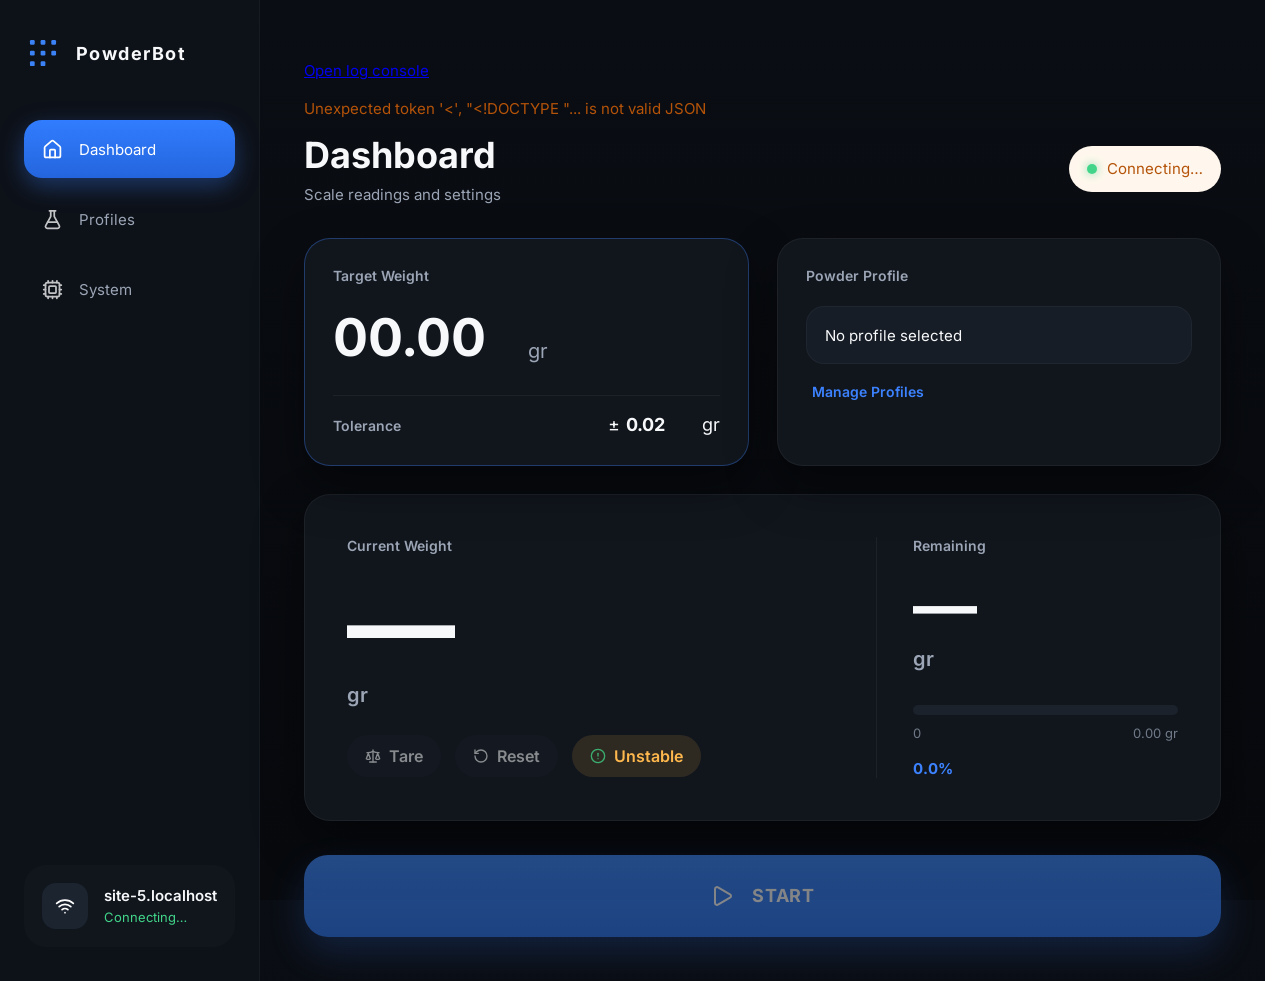
==== commit d18197ee: "feat: Enhance dashboard UI with overthrow alerts and start readiness" ====
--- a/firmware/web/index.html
+++ b/firmware/web/index.html
@@ -253,26 +253,6 @@
                     <img id="startButtonIcon" src="img/icons/play.svg" alt="">
                     <span id="startButtonText">START</span>
                 </button>
-                <p id="startRequirement" class="migration-note" role="status">Waiting for the device.</p>
-
-                <section id="loadLog" class="card load-log" aria-labelledby="loadLogTitle">
-                    <div class="load-log-header">
-                        <h2 id="loadLogTitle">Load log</h2>
-                        <div class="load-log-actions">
-                            <button id="downloadLoads" class="secondary-button" type="button" disabled>Download CSV</button>
-                            <button id="printLoads" class="secondary-button" type="button" disabled>Print</button>
-                            <button id="clearLoads" class="secondary-button" type="button" disabled>Reset log</button>
-                        </div>
-                    </div>
-                    <p id="loadLogNote">Latest 200 completed loads; cleared on reboot. Times are estimated from this browser’s clock.</p>
-                    <p id="loadLogStatus" role="status">Loading history…</p>
-                    <div class="load-table-scroll">
-                        <table class="load-table">
-                            <thead><tr><th scope="col">#</th><th scope="col">Timestamp</th><th scope="col">Powder</th><th scope="col">Target (gr)</th><th scope="col">Weighed (gr)</th><th scope="col">Tolerance (gr)</th><th scope="col">Result</th></tr></thead>
-                            <tbody id="loadLogRows"></tbody>
-                        </table>
-                    </div>
-                </section>
 
             </section>
 
--- a/firmware/web/css/app.css
+++ b/firmware/web/css/app.css
@@ -1711,3 +1711,40 @@
 #apiNotice, #profileWarning { color: #b45309; overflow-wrap: anywhere; }
 
 .status:not(.ready) { color: #b45309; background: #fff7ed; }
+
+.overthrow-alert {
+    margin-bottom: 20px; padding: 18px 22px; border: 2px solid #b91c1c;
+    border-radius: 12px; background: #fef2f2; color: #991b1b;
+}
+.overthrow-alert strong { font-size: 1.25rem; }
+.overthrow-alert p { margin: 8px 0 0; }
+.status.is-rejected { color: #991b1b; background: #fef2f2; }
+.status.is-rejected .status-dot { background: #b91c1c; }
+.weight-card.is-rejected { outline: 2px solid #b91c1c; }
+.weight-card.is-rejected .progress-fill { background: #b91c1c; }
+.load-log { margin-top: 24px; padding: 24px; }
+.load-log-header, .load-log-actions { display: flex; align-items: center; gap: 12px; flex-wrap: wrap; }
+.load-log-header { justify-content: space-between; }
+.load-log h2 { margin: 0; font-size: 1.3rem; }
+#loadLogNote, #loadLogStatus { font-size: .9rem; line-height: 1.5; margin-top: 12px; }
+.load-table-scroll { overflow-x: auto; }
+.load-table { width: 100%; border-collapse: collapse; margin-top: 12px; font-size: .9rem; }
+.load-table th, .load-table td { padding: 10px 12px; text-align: left; border-bottom: 1px solid #d1d5db; }
+.load-table th { white-space: nowrap; }
+.load-table td { overflow-wrap: anywhere; }
+.load-table .load-rejected { background: #fef2f2; color: #7f1d1d; }
+.load-rejected td:last-child { color: #991b1b; font-weight: 700; }
+.load-accepted td:last-child { color: #4ade80; font-weight: 700; }
+@media print {
+    @page { size: landscape; margin: 12mm; }
+    body, .app, .content { display: block !important; background: white !important; color: black !important; margin: 0 !important; padding: 0 !important; width: auto !important; }
+    .sidebar, .migration-note, #apiNotice, #profileWarning, .page:not(#dashboardPage),
+    #dashboardPage > :not(#loadLog), .load-log-actions { display: none !important; }
+    #dashboardPage, #loadLog { display: block !important; }
+    #loadLog { border: 0; box-shadow: none; margin: 0; padding: 0; background: white !important; color: black !important; }
+    .load-table-scroll { overflow: visible; }
+    .load-table { font-size: 9pt; }
+    .load-table thead { display: table-header-group; }
+    .load-table tr { break-inside: avoid; }
+    .load-table th, .load-table td { padding: 6px; color: black !important; }
+}
